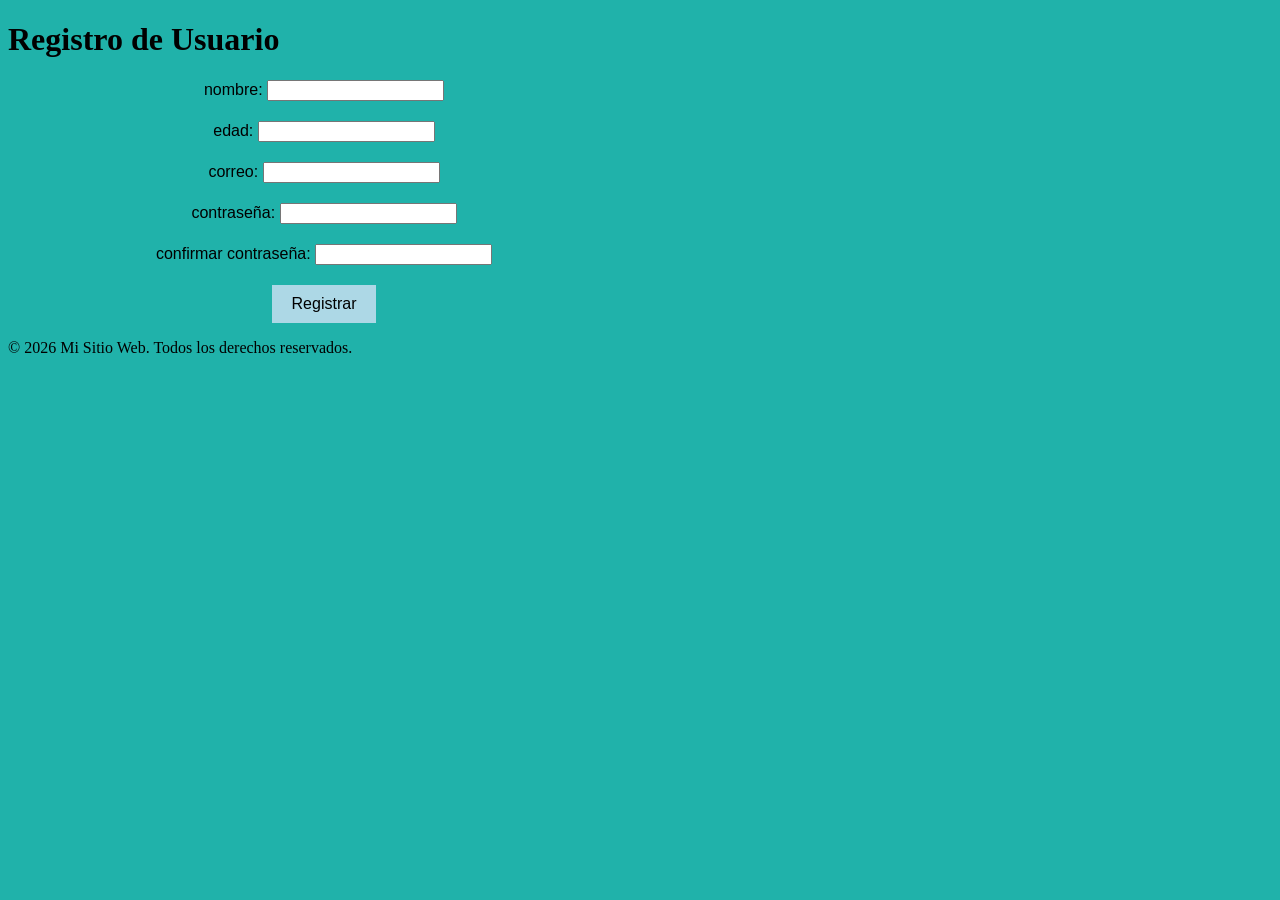
==== index.html @ bdc705c2 "creacion de archivos de registro de usuario" ====
<!doctype html>
<html lang="en">
  <head>
    <meta charset="UTF-8" />
    <meta name="viewport" content="width=device-width, initial-scale=1.0" />
    <link rel="stylesheet" href="style.css" />
    <title>Registro</title>
  </head>
  <body>
    <header>
        <h1>Registro de Usuario</h1>
    </header>
    <main>
      <form onsubmit="registrarUsuario(event)">
        <label
          >nombre:
          <input type="text" id="nombre" required />
        </label>

        <label>edad: <input type="number" id="edad" required /></label>

        <label>correo: <input type="email" id="email" required /></label>

        <label
          >contraseña: <input type="password" id="password" required
        /></label>

        <label
          >confirmar contraseña:
          <input type="password" id="confirmarPassword" required
        /></label>
        <button type="submit">Registrar</button>
      </form>
    </main>
    <footer>
      <p>&copy; 2026 Mi Sitio Web. Todos los derechos reservados.</p>
    </footer>
    <script src="script.js"></script>
  </body>
</html>
---- style.css ----
body{
    background-color: lightseagreen;
}
form{
    font-family: Arial, sans-serif;
    font: 1em sans-serif;
    display: flex;
    flex-direction: column;
    justify-content: center;
    align-items: center;
    width: 50%;
    gap: 20px;
}
button{
    background-color: lightblue;
    border: none;
    padding: 10px 20px;
    font-size: 1em;
    cursor: pointer;
}
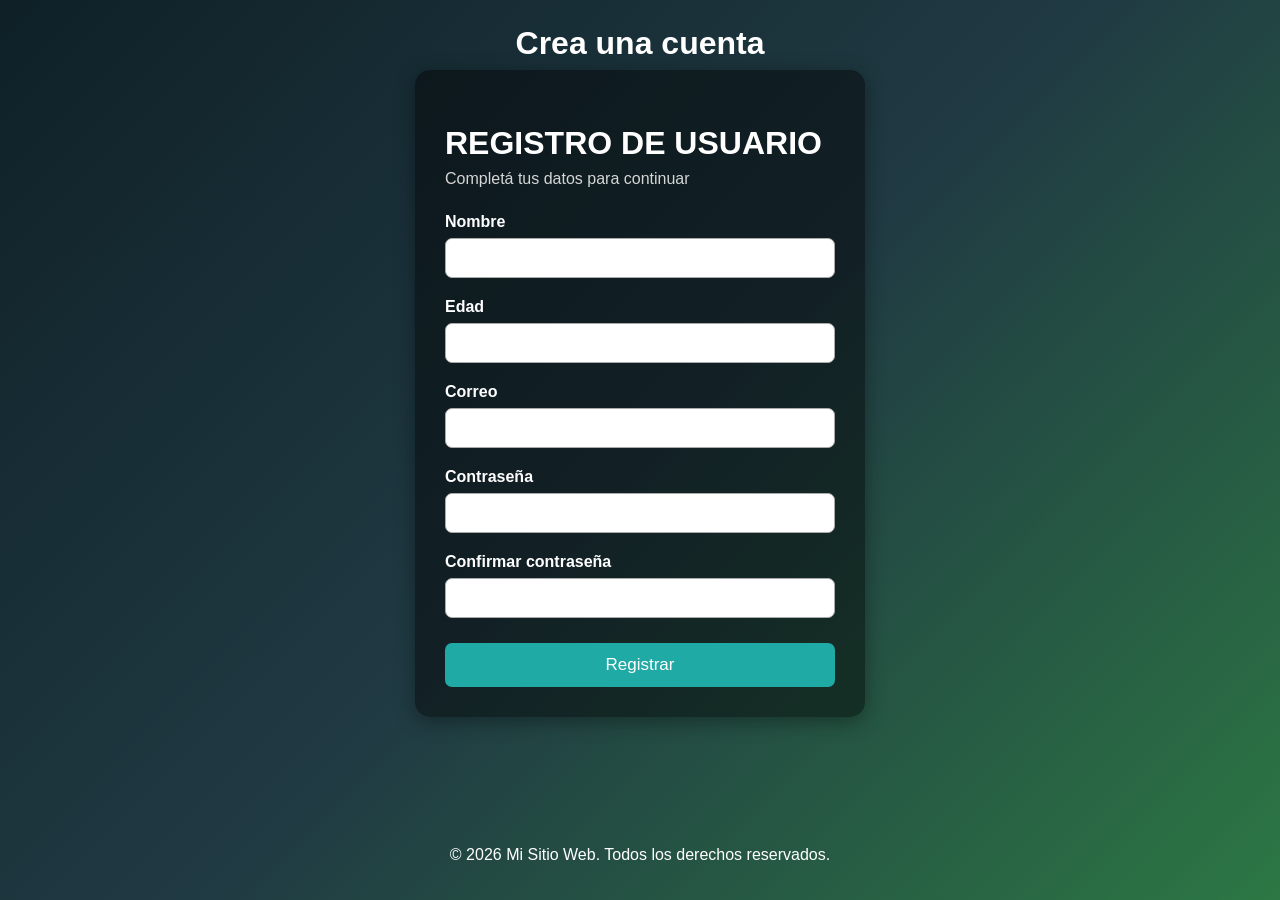
==== commit 34942e18: "cambiar el color de body y crear un mensaje de error" ====
--- a/index.html
+++ b/index.html
@@ -8,27 +8,40 @@
   </head>
   <body>
     <header>
-        <h1>Registro de Usuario</h1>
+      <h1>Crea una cuenta</h1>
     </header>
-    <main>
+    <main class="contenedor">
+      <h1>REGISTRO DE USUARIO</h1>
+
+      <p class="descripcion">Completá tus datos para continuar</p>
+      <p id="mensaje-error"></p>
+
       <form onsubmit="registrarUsuario(event)">
-        <label
-          >nombre:
+        <div class="campo">
+          <label for="nombre">Nombre</label>
           <input type="text" id="nombre" required />
-        </label>
+        </div>
 
-        <label>edad: <input type="number" id="edad" required /></label>
+        <div class="campo">
+          <label for="edad">Edad</label>
+          <input type="number" id="edad" required />
+        </div>
 
-        <label>correo: <input type="email" id="email" required /></label>
+        <div class="campo">
+          <label for="email">Correo</label>
+          <input type="email" id="email" required />
+        </div>
 
-        <label
-          >contraseña: <input type="password" id="password" required
-        /></label>
+        <div class="campo">
+          <label for="password">Contraseña</label>
+          <input type="password" id="password"  minlength="8"  required />
+        </div>
 
-        <label
-          >confirmar contraseña:
-          <input type="password" id="confirmarPassword" required
-        /></label>
+        <div class="campo">
+          <label for="confirmarPassword">Confirmar contraseña</label>
+          <input type="password" id="confirmarPassword"  minlength="8"  required />
+        </div>
+
         <button type="submit">Registrar</button>
       </form>
     </main>
--- a/style.css
+++ b/style.css
@@ -1,20 +1,145 @@
-body{
-    background-color: lightseagreen;
+* {
+    box-sizing: border-box;
 }
-form{
+
+body {
+    margin: 0;
+    min-height: 100vh;
+
+    background: linear-gradient(135deg, #0f2027, #203a43, #2c7744);
+
     font-family: Arial, sans-serif;
-    font: 1em sans-serif;
+
     display: flex;
     flex-direction: column;
-    justify-content: center;
     align-items: center;
-    width: 50%;
-    gap: 20px;
 }
-button{
-    background-color: lightblue;
+
+/* Título */
+
+h1 {
+    margin-top: 25px;
+    margin-bottom: 8px;
+
+    color: white;
+
+    font-size: 32px;
+}
+
+/* Texto debajo del título */
+
+.descripcion {
+    margin-top: 0;
+    margin-bottom: 25px;
+
+    color: #d6d6d6;
+
+    font-size: 16px;
+}
+
+/* Tarjeta del formulario */
+
+.contenedor {
+    width: 90%;
+    max-width: 450px;
+
+    padding: 30px;
+
+    background-color: rgba(0, 0, 0, 0.45);
+
+    border-radius: 15px;
+
+    box-shadow: 0 5px 20px rgba(0, 0, 0, 0.35);
+}
+
+/* Cada campo */
+
+.campo {
+    margin-bottom: 20px;
+}
+
+/* Etiquetas */
+
+label {
+    display: block;
+
+    margin-bottom: 7px;
+
+    color: white;
+
+    font-weight: bold;
+}
+
+/* Inputs */
+
+input {
+    width: 100%;
+
+    padding: 10px;
+
+    border: 1px solid #aaa;
+    border-radius: 7px;
+
+    font-size: 16px;
+}
+
+/* Input seleccionado */
+
+input:focus {
+    outline: none;
+
+    border: 2px solid #20aaa5;
+}
+
+/* Botón */
+
+button {
+    width: 100%;
+
+    padding: 12px;
+
+    margin-top: 5px;
+
     border: none;
-    padding: 10px 20px;
-    font-size: 1em;
+    border-radius: 7px;
+
+    background-color: #20aaa5;
+    color: white;
+
+    font-size: 17px;
+
     cursor: pointer;
+
+    transition: 0.3s;
+}
+
+/* Efecto al pasar el mouse */
+
+button:hover {
+    background-color: #168681;
+
+    transform: scale(1.03);
+}
+
+/* Footer */
+
+footer {
+    margin-top: auto;
+
+    padding: 20px;
+
+    color: white;
+
+    text-align: center;
+}
+
+.boton-logout {
+    width: 200px;
+}
+
+#mensaje-error {
+    color: #ff6b6b;
+    font-weight: bold;
+    text-align: center;
+    margin-bottom: 15px;
 }
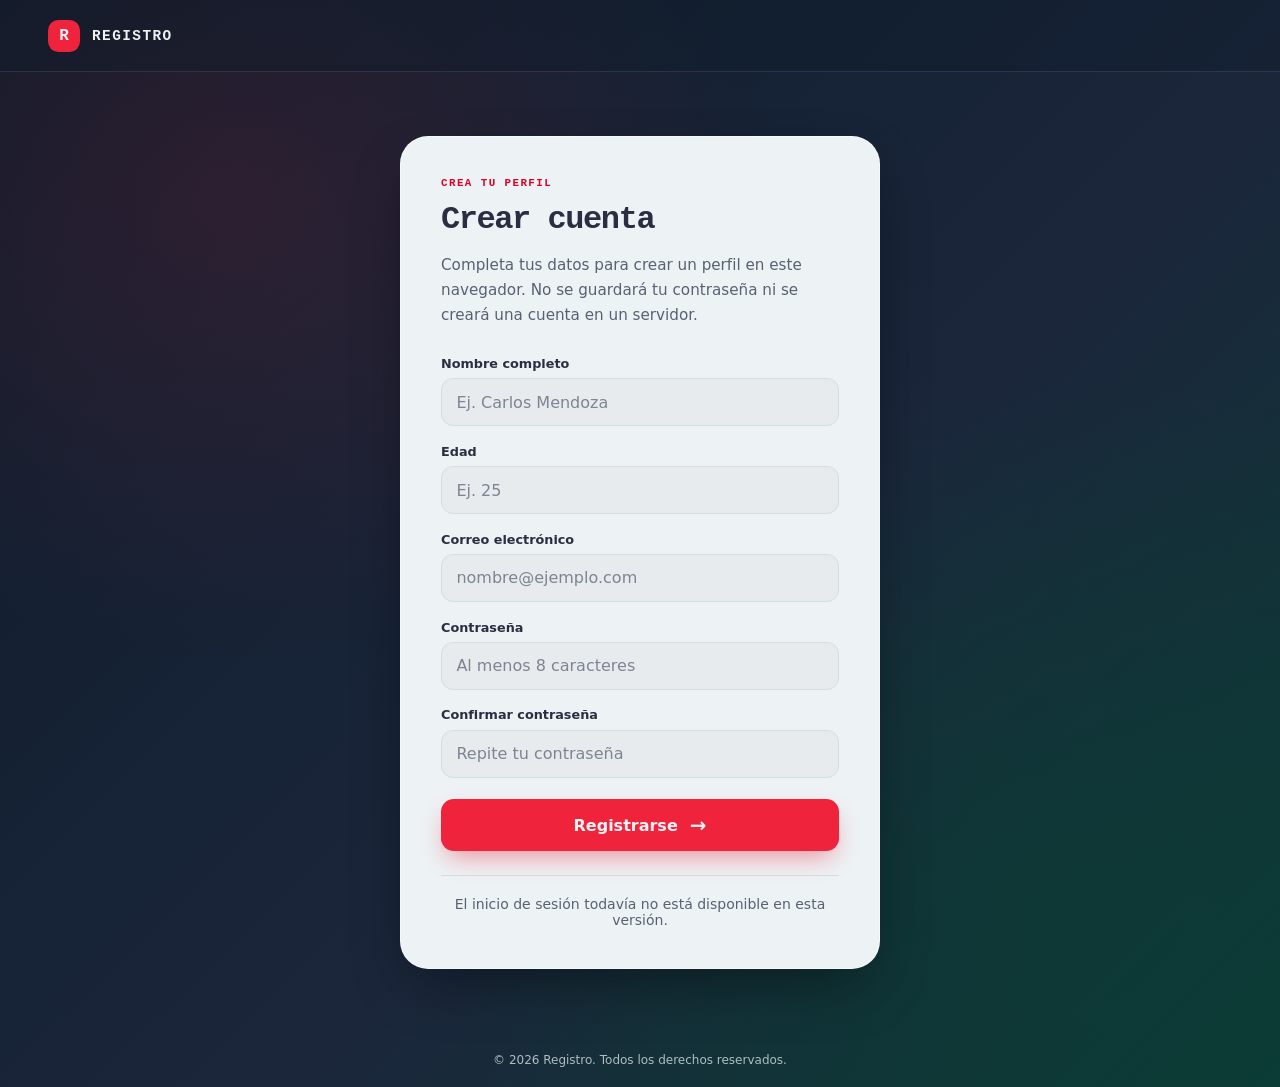
==== commit b54c099c: "forfolio casi final" ====
--- a/index.html
+++ b/index.html
@@ -1,53 +1,148 @@
 <!doctype html>
-<html lang="en">
+<html lang="es">
   <head>
     <meta charset="UTF-8" />
     <meta name="viewport" content="width=device-width, initial-scale=1.0" />
+    <meta
+      name="description"
+      content="Crea tu cuenta completando el formulario de registro."
+    />
+    <meta name="theme-color" content="#0d1b2a" />
+    <title>Crear cuenta | Registro</title>
+    <link rel="icon" type="image/svg+xml" href="image/favicon.svg" />
     <link rel="stylesheet" href="style.css" />
-    <title>Registro</title>
   </head>
-  <body>
-    <header>
-      <h1>Crea una cuenta</h1>
+  <body class="pagina pagina-registro">
+    <header class="cabecera-sitio">
+      <a class="marca" href="index.html" aria-label="Registro, página de inicio">
+        <span class="marca-icono" aria-hidden="true">R</span>
+        <span class="marca-nombre">REGISTRO</span>
+      </a>
     </header>
-    <main class="contenedor">
-      <h1>REGISTRO DE USUARIO</h1>
 
-      <p class="descripcion">Completá tus datos para continuar</p>
-      <p id="mensaje-error"></p>
+    <main class="contenido-principal">
+      <section class="seccion-registro" aria-labelledby="titulo-registro">
+        <article class="tarjeta tarjeta-registro">
+          <header class="cabecera-tarjeta">
+            <p class="etiqueta-seccion">CREA TU PERFIL</p>
+            <h1 class="titulo-principal" id="titulo-registro">Crear cuenta</h1>
+            <p class="texto-intro">
+              Completa tus datos para crear un perfil en este navegador. No se
+              guardará tu contraseña ni se creará una cuenta en un servidor.
+            </p>
+          </header>
 
-      <form onsubmit="registrarUsuario(event)">
-        <div class="campo">
-          <label for="nombre">Nombre</label>
-          <input type="text" id="nombre" required />
-        </div>
+          <form class="formulario" id="formulario-registro">
+            <p
+              class="mensaje-error"
+              id="mensaje-error"
+              role="alert"
+              aria-live="assertive"
+              tabindex="-1"
+            ></p>
 
-        <div class="campo">
-          <label for="edad">Edad</label>
-          <input type="number" id="edad" required />
-        </div>
+            <div class="campo">
+              <label class="etiqueta-campo" for="nombre">Nombre completo</label>
+              <input
+                class="entrada"
+                type="text"
+                id="nombre"
+                name="nombre"
+                placeholder="Ej. Carlos Mendoza"
+                autocomplete="name"
+                minlength="3"
+                aria-describedby="mensaje-error"
+                required
+              />
+            </div>
 
-        <div class="campo">
-          <label for="email">Correo</label>
-          <input type="email" id="email" required />
-        </div>
+            <div class="campo">
+              <label class="etiqueta-campo" for="edad">Edad</label>
+              <input
+                class="entrada"
+                type="number"
+                id="edad"
+                name="edad"
+                placeholder="Ej. 25"
+                min="0"
+                max="120"
+                inputmode="numeric"
+                aria-describedby="mensaje-error"
+                required
+              />
+            </div>
 
-        <div class="campo">
-          <label for="password">Contraseña</label>
-          <input type="password" id="password"  minlength="8"  required />
-        </div>
+            <div class="campo">
+              <label class="etiqueta-campo" for="email">Correo electrónico</label>
+              <input
+                class="entrada"
+                type="email"
+                id="email"
+                name="email"
+                placeholder="nombre@ejemplo.com"
+                autocomplete="email"
+                aria-describedby="mensaje-error"
+                required
+              />
+            </div>
 
-        <div class="campo">
-          <label for="confirmarPassword">Confirmar contraseña</label>
-          <input type="password" id="confirmarPassword"  minlength="8"  required />
-        </div>
+            <div class="campo">
+              <label class="etiqueta-campo" for="password">Contraseña</label>
+              <input
+                class="entrada"
+                type="password"
+                id="password"
+                name="password"
+                placeholder="Al menos 8 caracteres"
+                autocomplete="new-password"
+                minlength="8"
+                aria-describedby="mensaje-error"
+                required
+              />
+            </div>
 
-        <button type="submit">Registrar</button>
-      </form>
+            <div class="campo">
+              <label class="etiqueta-campo" for="confirmarPassword">
+                Confirmar contraseña
+              </label>
+              <input
+                class="entrada"
+                type="password"
+                id="confirmarPassword"
+                name="confirmarPassword"
+                placeholder="Repite tu contraseña"
+                autocomplete="new-password"
+                minlength="8"
+                aria-describedby="mensaje-error"
+                required
+              />
+            </div>
+
+            <button
+              class="boton boton-principal"
+              type="submit"
+            >
+              <span>Registrarse</span>
+              <span class="boton-flecha" aria-hidden="true">→</span>
+            </button>
+          </form>
+
+          <section
+            class="acceso-secundario"
+            aria-label="Información sobre el inicio de sesión"
+          >
+            <p class="texto-secundario">
+              El inicio de sesión todavía no está disponible en esta versión.
+            </p>
+          </section>
+        </article>
+      </section>
     </main>
-    <footer>
-      <p>&copy; 2026 Mi Sitio Web. Todos los derechos reservados.</p>
+
+    <footer class="pie-sitio">
+      <p>© 2026 Registro. Todos los derechos reservados.</p>
     </footer>
+
     <script src="script.js"></script>
   </body>
 </html>
--- a/style.css
+++ b/style.css
@@ -1,145 +1,382 @@
+:root {
+  color-scheme: light;
+  --color-fondo: #0d1b2a;
+  --color-fondo-secundario: #1b263b;
+  --color-fondo-natural: #0b3c35;
+  --color-superficie: #edf2f4;
+  --color-texto: #2b2d42;
+  --color-texto-secundario: #586174;
+  --color-texto-claro: #edf2f4;
+  --color-acento: #ef233c;
+  --color-acento-hover: #d90429;
+  --color-borde: #d7dce3;
+  --color-error: #c1122f;
+  --sombra-tarjeta: 0 24px 60px -15px rgb(0 0 0 / 45%);
+  --fuente-cuerpo: system-ui, -apple-system, BlinkMacSystemFont, "Segoe UI",
+    sans-serif;
+  --fuente-titulos: "Space Mono", "Courier New", monospace;
+  --ancho-contenido: 30rem;
+}
+
 * {
-    box-sizing: border-box;
+  box-sizing: border-box;
+}
+
+html {
+  min-width: 20rem;
+  min-height: 100%;
 }
 
 body {
-    margin: 0;
-    min-height: 100vh;
-
-    background: linear-gradient(135deg, #0f2027, #203a43, #2c7744);
-
-    font-family: Arial, sans-serif;
-
-    display: flex;
-    flex-direction: column;
-    align-items: center;
-}
-
-/* Título */
-
-h1 {
-    margin-top: 25px;
-    margin-bottom: 8px;
-
-    color: white;
-
-    font-size: 32px;
-}
-
-/* Texto debajo del título */
-
-.descripcion {
-    margin-top: 0;
-    margin-bottom: 25px;
-
-    color: #d6d6d6;
-
-    font-size: 16px;
-}
-
-/* Tarjeta del formulario */
-
-.contenedor {
-    width: 90%;
-    max-width: 450px;
-
-    padding: 30px;
-
-    background-color: rgba(0, 0, 0, 0.45);
-
-    border-radius: 15px;
-
-    box-shadow: 0 5px 20px rgba(0, 0, 0, 0.35);
-}
-
-/* Cada campo */
+  margin: 0;
+  min-height: 100vh;
+  color: var(--color-texto-claro);
+  font-family: var(--fuente-cuerpo);
+  background:
+    radial-gradient(
+      ellipse at 18% 18%,
+      rgb(239 35 60 / 12%),
+      transparent 34rem
+    ),
+    radial-gradient(
+      ellipse at 82% 82%,
+      rgb(11 60 53 / 58%),
+      transparent 38rem
+    ),
+    linear-gradient(
+      135deg,
+      var(--color-fondo) 0%,
+      var(--color-fondo-secundario) 58%,
+      var(--color-fondo-natural) 100%
+    );
+  display: flex;
+  flex-direction: column;
+}
+
+button,
+input {
+  font: inherit;
+}
+
+a {
+  color: inherit;
+}
+
+.cabecera-sitio {
+  display: flex;
+  align-items: center;
+  width: 100%;
+  min-height: 4.5rem;
+  padding: 0 clamp(1.25rem, 5vw, 3rem);
+  border-bottom: 1px solid rgb(237 242 244 / 10%);
+  background-color: rgb(13 27 42 / 35%);
+}
+
+.marca {
+  display: inline-flex;
+  align-items: center;
+  gap: 0.75rem;
+  color: var(--color-texto-claro);
+  text-decoration: none;
+}
+
+.marca-icono {
+  display: grid;
+  width: 2rem;
+  aspect-ratio: 1;
+  place-items: center;
+  border-radius: 0.65rem;
+  background-color: var(--color-acento);
+  font-family: var(--fuente-titulos);
+  font-weight: 700;
+}
+
+.marca-nombre {
+  font-family: var(--fuente-titulos);
+  font-size: 0.9rem;
+  font-weight: 700;
+  letter-spacing: 0.1em;
+}
+
+.contenido-principal {
+  display: flex;
+  flex: 1;
+  justify-content: center;
+  align-items: center;
+  width: 100%;
+  padding: clamp(2rem, 6vw, 4rem) 1.25rem;
+}
+
+.seccion-registro,
+.seccion-bienvenida {
+  width: 100%;
+  max-width: var(--ancho-contenido);
+}
+
+.tarjeta {
+  width: 100%;
+  padding: clamp(1.5rem, 5vw, 2.5rem);
+  border: 1px solid rgb(255 255 255 / 55%);
+  border-radius: 1.75rem;
+  color: var(--color-texto);
+  background-color: var(--color-superficie);
+  box-shadow: var(--sombra-tarjeta);
+}
+
+.cabecera-tarjeta {
+  margin-bottom: 1.75rem;
+}
+
+.etiqueta-seccion {
+  margin: 0 0 0.65rem;
+  color: var(--color-acento-hover);
+  font-family: var(--fuente-titulos);
+  font-size: 0.68rem;
+  font-weight: 700;
+  letter-spacing: 0.13em;
+}
+
+.titulo-principal {
+  margin: 0;
+  color: var(--color-texto);
+  font-family: var(--fuente-titulos);
+  font-size: clamp(1.65rem, 6vw, 2rem);
+  line-height: 1.3;
+  letter-spacing: -0.045em;
+}
+
+.texto-intro {
+  max-width: 36rem;
+  margin: 0.75rem 0 0;
+  color: var(--color-texto-secundario);
+  font-size: 0.95rem;
+  line-height: 1.65;
+}
+
+.formulario {
+  display: flex;
+  flex-direction: column;
+  gap: 1.1rem;
+}
+
+.mensaje-error {
+  margin: 0;
+  padding: 0.75rem 0.9rem;
+  border: 1px solid rgb(193 18 47 / 25%);
+  border-radius: 0.7rem;
+  color: var(--color-error);
+  background-color: rgb(193 18 47 / 6%);
+  font-size: 0.875rem;
+  line-height: 1.5;
+}
+
+.mensaje-error:empty {
+  display: none;
+}
+
+.mensaje-estado {
+  margin: 0 0 1.25rem;
+  color: var(--color-texto-secundario);
+  font-size: 0.9rem;
+  line-height: 1.6;
+}
+
+[hidden] {
+  display: none !important;
+}
 
 .campo {
-    margin-bottom: 20px;
-}
-
-/* Etiquetas */
-
-label {
-    display: block;
-
-    margin-bottom: 7px;
-
-    color: white;
-
-    font-weight: bold;
-}
-
-/* Inputs */
-
-input {
-    width: 100%;
-
-    padding: 10px;
-
-    border: 1px solid #aaa;
-    border-radius: 7px;
-
-    font-size: 16px;
-}
-
-/* Input seleccionado */
-
-input:focus {
-    outline: none;
-
-    border: 2px solid #20aaa5;
-}
-
-/* Botón */
-
-button {
-    width: 100%;
-
-    padding: 12px;
-
-    margin-top: 5px;
-
-    border: none;
-    border-radius: 7px;
-
-    background-color: #20aaa5;
-    color: white;
-
-    font-size: 17px;
-
-    cursor: pointer;
-
-    transition: 0.3s;
-}
-
-/* Efecto al pasar el mouse */
-
-button:hover {
-    background-color: #168681;
-
-    transform: scale(1.03);
-}
-
-/* Footer */
-
-footer {
-    margin-top: auto;
-
-    padding: 20px;
-
-    color: white;
-
-    text-align: center;
-}
-
-.boton-logout {
-    width: 200px;
-}
-
-#mensaje-error {
-    color: #ff6b6b;
-    font-weight: bold;
-    text-align: center;
-    margin-bottom: 15px;
-}+  display: flex;
+  flex-direction: column;
+  gap: 0.45rem;
+}
+
+.etiqueta-campo {
+  color: var(--color-texto);
+  font-size: 0.8rem;
+  font-weight: 700;
+}
+
+.entrada {
+  width: 100%;
+  min-height: 3rem;
+  padding: 0.75rem 0.9rem;
+  border: 1px solid var(--color-borde);
+  border-radius: 0.75rem;
+  outline: none;
+  color: var(--color-texto);
+  background-color: rgb(43 45 66 / 3%);
+  transition:
+    border-color 160ms ease,
+    box-shadow 160ms ease,
+    background-color 160ms ease;
+}
+
+.entrada::placeholder {
+  color: #7d8493;
+}
+
+.entrada:hover {
+  background-color: rgb(43 45 66 / 6%);
+}
+
+.entrada:focus-visible {
+  border-color: var(--color-acento);
+  background-color: #fff;
+  box-shadow: 0 0 0 3px rgb(239 35 60 / 18%);
+}
+
+.boton {
+  display: inline-flex;
+  justify-content: center;
+  align-items: center;
+  gap: 0.75rem;
+  min-height: 3.25rem;
+  padding: 0.85rem 1.25rem;
+  border: 0;
+  border-radius: 0.8rem;
+  font-weight: 700;
+  cursor: pointer;
+  transition:
+    background-color 160ms ease,
+    box-shadow 160ms ease,
+    transform 160ms ease;
+}
+
+.boton:focus-visible,
+.enlace-secundario:focus-visible,
+.marca:focus-visible {
+  outline: 3px solid var(--color-acento);
+  outline-offset: 3px;
+}
+
+.boton-principal {
+  width: 100%;
+  margin-top: 0.25rem;
+  color: var(--color-texto-claro);
+  background-color: var(--color-acento);
+  box-shadow: 0 0.7rem 1.5rem -0.4rem rgb(239 35 60 / 48%);
+}
+
+.boton-principal:hover {
+  background-color: var(--color-acento-hover);
+  transform: translateY(-1px);
+}
+
+.boton-flecha {
+  font-size: 1.25rem;
+  line-height: 1;
+  transition: transform 160ms ease;
+}
+
+.boton-principal:hover .boton-flecha {
+  transform: translateX(0.2rem);
+}
+
+.acceso-secundario {
+  display: grid;
+  justify-items: center;
+  gap: 0.65rem;
+  margin-top: 1.5rem;
+  padding-top: 1.25rem;
+  border-top: 1px solid var(--color-borde);
+  text-align: center;
+}
+
+.texto-secundario {
+  margin: 0;
+  color: var(--color-texto-secundario);
+  font-size: 0.875rem;
+}
+
+.enlace-secundario {
+  color: var(--color-acento-hover);
+  font-size: 0.9rem;
+  font-weight: 700;
+  text-decoration-thickness: 1px;
+  text-underline-offset: 0.2em;
+}
+
+.enlace-secundario:hover {
+  color: var(--color-texto);
+}
+
+.tarjeta-bienvenida {
+  display: flex;
+  flex-direction: column;
+  align-items: center;
+  padding-block: clamp(2rem, 7vw, 3.5rem);
+  text-align: center;
+}
+
+.insignia-bienvenida {
+  display: grid;
+  width: 5.5rem;
+  aspect-ratio: 1;
+  place-items: center;
+  margin-bottom: 1.75rem;
+  border: 0.4rem solid rgb(239 35 60 / 13%);
+  border-radius: 50%;
+  color: var(--color-texto-claro);
+  background: linear-gradient(
+    135deg,
+    var(--color-acento-hover),
+    var(--color-acento)
+  );
+  box-shadow: 0 0.75rem 1.75rem -0.4rem rgb(239 35 60 / 50%);
+}
+
+.insignia-check {
+  font-size: 2rem;
+  font-weight: 700;
+}
+
+.tarjeta-bienvenida .texto-intro {
+  margin-bottom: 1.75rem;
+}
+
+.boton-secundario {
+  min-width: 12rem;
+  color: var(--color-texto);
+  background-color: rgb(43 45 66 / 7%);
+}
+
+.boton-secundario:hover {
+  background-color: rgb(43 45 66 / 13%);
+}
+
+.pie-sitio {
+  width: 100%;
+  padding: 1.25rem;
+  color: rgb(237 242 244 / 72%);
+  font-size: 0.75rem;
+  text-align: center;
+}
+
+.pie-sitio p {
+  margin: 0;
+}
+
+@media (max-width: 30rem) {
+  .cabecera-sitio {
+    min-height: 4rem;
+  }
+
+  .contenido-principal {
+    align-items: flex-start;
+    padding-block: 1.5rem;
+  }
+
+  .tarjeta {
+    border-radius: 1.25rem;
+  }
+}
+
+@media (prefers-reduced-motion: reduce) {
+  *,
+  *::before,
+  *::after {
+    scroll-behavior: auto !important;
+    transition-duration: 0.01ms !important;
+  }
+}
